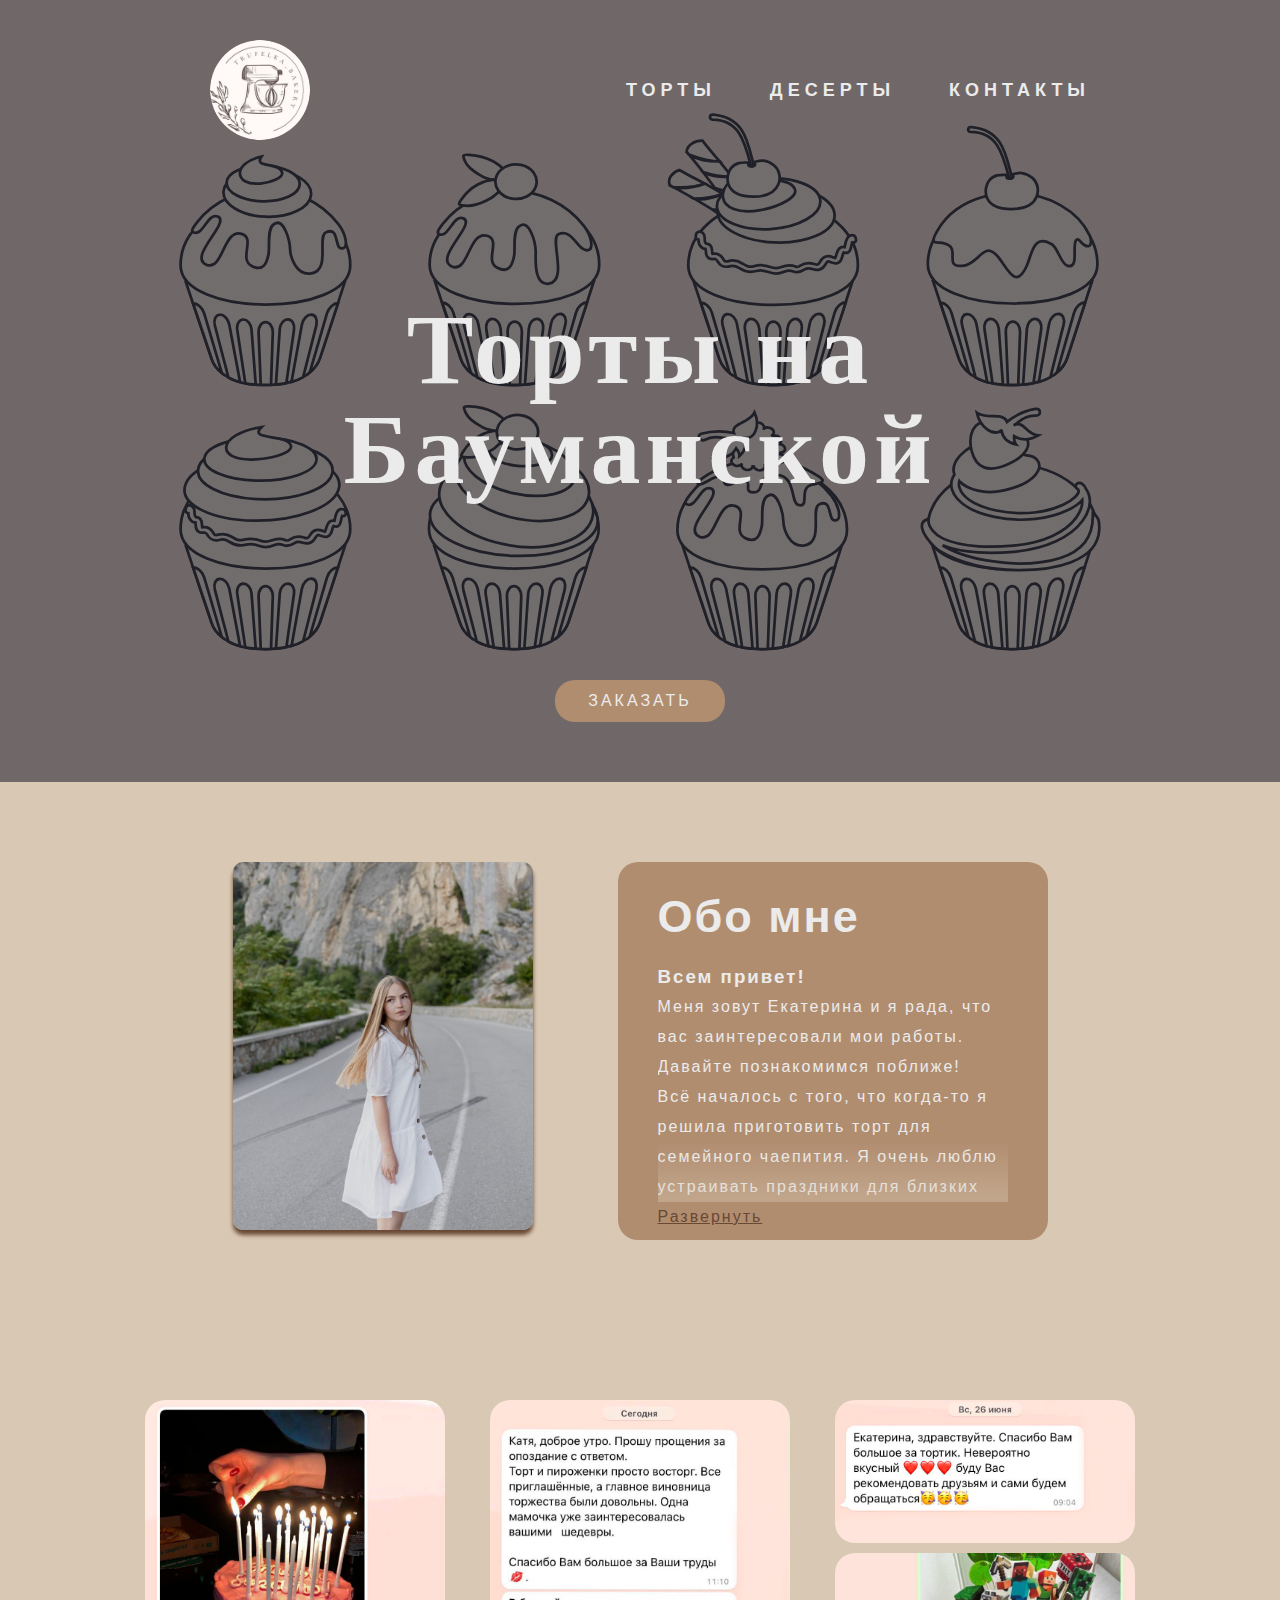
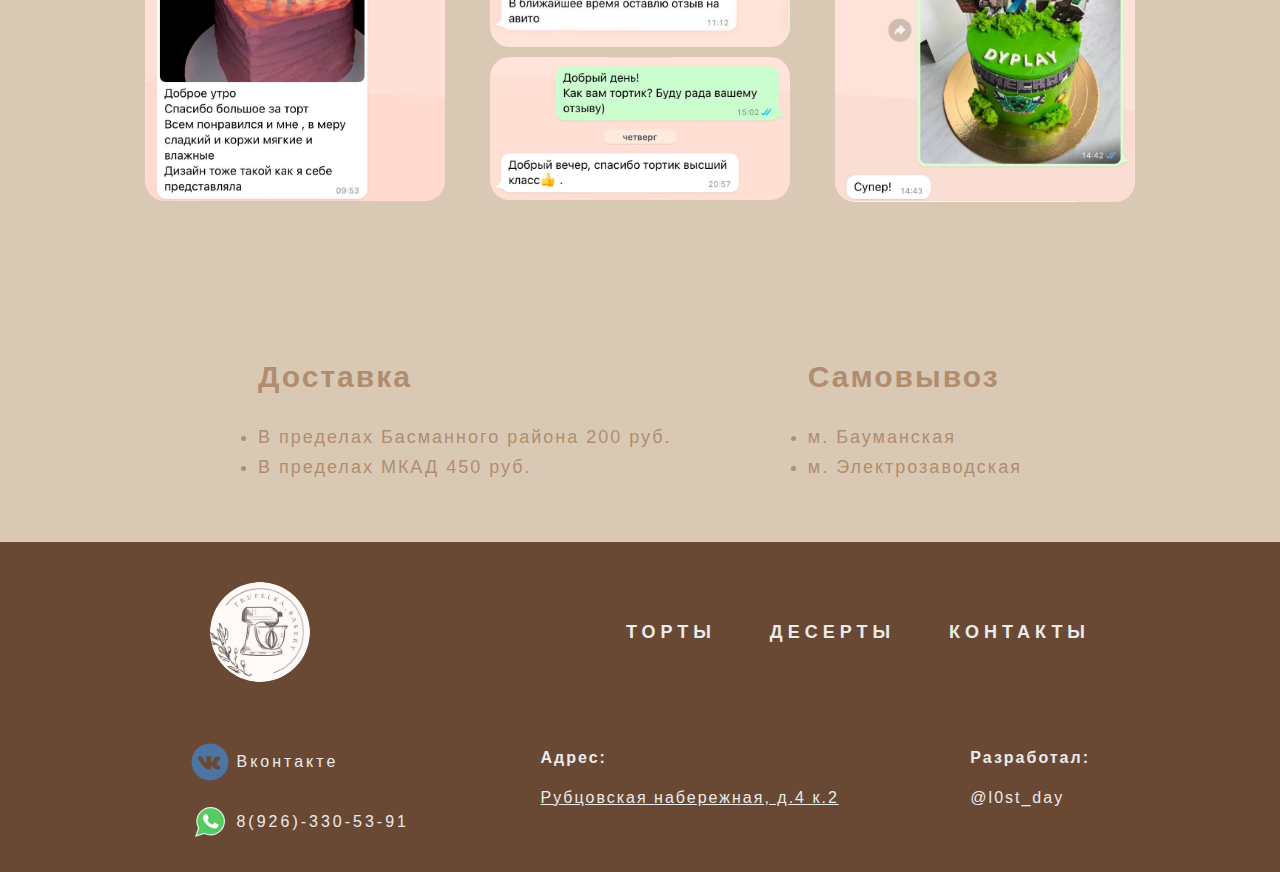
==== index.html @ c1cf59cc "Add files via upload" ====
<!DOCTYPE html>
<html lang="ru">
  <head>
    <meta charset="UTF-8" />
    <meta name="viewport" content="width=device-width, initial-scale=1.0" />
    <meta name="keywords" content="торты на бауманской, торты, заказать торт" />
    <meta name="description" content="Десерты для всей семьи" />
    <meta property="og:image" content="#" />
    <title>Торты на Бауманской</title>
    <link rel="stylesheet" href="style.css" />
    <link rel="icon" sizes="16x16" href="logo_top.png" />
  </head>
  <body>
    <header>
      <a id="top"></a>
      <div class="page-header container">
        <div class="header-top">
          <div class="logo">
            <a href="index.html"><img src="logo.png" alt="Логотип" /></a>
          </div>
          <div class="main-nav clearfix">
            <ul class="menu">
              <li><a href="cake.html">Торты</a></li>
              <li><a href="desserts.html">Десерты</a></li>
              <li><a href="#contact">Контакты</a></li>
            </ul>
          </div>
        </div>
        <div class="promo">
          <h1>Торты на Бауманской</h1>
        </div>
        <div class="buy">
          <a
            href="https://api.whatsapp.com/send/?phone=79263305391&text&type=phone_number&app_absent=0"
            target="_blank"
            >заказать</a
          >
        </div>
      </div>
    </header>
    <main>
      <div class="my_inf">
        <div class="container">
          <div class="my_photo">
            <img src="IMG_5539.jpg" alt="Моя фотография" />
          </div>
          <div class="my_text">
            <div class="heading">
              <h2>Обо мне</h2>
            </div>
            <input type="checkbox" class="read-more" id="read-more" />
            <div class="description">
              <h3>Всем привет!</h3>
              <p>
                Меня зовут Екатерина и я рада, что вас заинтересовали мои
                работы. Давайте познакомимся поближе!
              </p>
              <p>
                Всё началось с того, что когда-то я решила приготовить торт для
                семейного чаепития. Я очень люблю устраивать праздники для
                близких людей, поэтому и с тортом я решила постараться и
                выложиться на все 100%. Сама от себя такого не ожидая, я
                справилась с этой задачей. Да так справилась, что все, кто
                попробовал мой торт, были в восторге.
              </p>
              <p>
                Время шло, праздничных тортов за моими плечами становилось всё
                больше и больше. Родные стали замечать, какое удовольствие я
                получаю, создавая свой очередной кондитерский шедевр. Именно они
                решили поддержать меня в моих начинаниях, поверили в мои
                способности и всячески способствовали моему развитию в этой
                сфере.
              </p>
              <p>
                Поэтому теперь я готова радовать и вас своими тортами и широким
                ассортиментом десертов. На моей страничке вы сможете
                ознакомиться с начинками, ценами и специальными предложениями!
              </p>
              <p>Ваша Trufelka</p>
              <div class="bottom"></div>
            </div>
            <label for="read-more" class="read-more-button"></label>
          </div>
        </div>
      </div>
      <div class="feedback">
        <div class="container">
          <div class="card">
            <img src="photo_2022-11-05 13.07.56.jpeg" alt="Отзыв 1" />
          </div>
          <div class="card">
            <img src="photo_2022-11-05 12.38.01.jpeg" alt="Отзыв 2" />
            <img src="photo_2022-11-05 12.37.51.jpeg" alt="" />
          </div>
          <div class="card">
            <img src="photo_2022-11-05 12.37.26.jpeg" alt="Отзыв 3" />
            <img src="photo_2022-11-05 13.11.14.jpeg" alt="" />
          </div>
        </div>
      </div>
      <div class="delivery">
        <div class="container">
          <div class="del-left">
            <h3>Доставка</h3>
            <ul>
              <li>В пределах Басманного района 200 руб.</li>
              <li>В пределах МКАД 450 руб.</li>
            </ul>
          </div>
          <div class="del-right">
            <h3>Самовывоз</h3>
            <ul>
              <li>м. Бауманская</li>
              <li>м. Электрозаводская</li>
            </ul>
          </div>
        </div>
      </div>
    </main>
    <footer>
      <a id="contact"></a>
      <div class="page-footer container">
        <div class="footer-top">
          <div class="logo">
            <a href="index.html"><img src="logo.png" alt="Логотип" /></a>
          </div>
          <div class="main-nav">
            <ul class="menu">
              <li><a href="cake.html">Торты</a></li>
              <li><a href="desserts.html">Десерты</a></li>
              <li><a href="#contact">Контакты</a></li>
            </ul>
          </div>
        </div>
        <div class="footer-bottom">
          <div class="contact">
            <div class="vk">
              <img src="vk_icon.svg" alt="ВК:" />
              <a href="https://vk.com/trufelka_bakery" target="_blank"
                >Вконтакте</a
              >
            </div>
            <div class="wats_up">
              <img src="whatsapp_icon.svg" alt="WatsApp:" />
              <a href="tel:+79263305391">8(926)-330-53-91</a>
            </div>
          </div>
          <div class="adres">
            <b>Адрес:</b>
            <a
              href="https://yandex.ru/maps/213/moscow/house/rubtsovskaya_naberezhnaya_4k2/Z04YcA5oQUcCQFtvfXt2dHhkbQ==/?ll=37.698825%2C55.775479&z=16.83"
              target="_blank"
              ><p>Рубцовская набережная, д.4 к.2</p></a
            >
          </div>
          <div class="developer">
            <b>Разработал:</b>
            <a href="https://t.me/l0st_day" target="_blank"><p>@l0st_day</p></a>
          </div>
        </div>
      </div>
    </footer>
  </body>
</html>
---- style.css ----
* {
  margin: 0;
  padding: 0;
}
@font-face {
  font-family: 'Montserrat-Medium';
  src: url(Montserrat/Montserrat-Medium.ttf);
}
@font-face {
  font-family: 'Montserrat-Light';
  src: url(Montserrat/Montserrat-Light.ttf);
}
@font-face {
  font-family: 'Montserrat-extraLight';
  src: url(Montserrat/Montserrat-ExtraLight.ttf);
}
body {
  margin: 0;
  padding: 0;
  font-size: 16px;
  line-height: 30px;
  font-family: 'Montserrat-Medium', 'Franklin Gothic Medium', 'Arial Narrow',
    Arial, sans-serif;
  color: #ebebeb;
  background-color: #d9c9b4;
  letter-spacing: 5px;
}
.container {
  max-width: 900px;
  margin: 0 auto;
}
.clearfix::after {
  content: '';
  display: block;
  clear: both;
}
/* Шапка */
header {
  background: linear-gradient(rgba(0, 0, 0, 0.55), rgba(0, 0, 0, 0.55)),
    url('cupcake icon.svg') center;
  background-size: cover;
}
.page-header,
.page-footer {
  padding-top: 40px;
  padding-bottom: 60px;
}
.header-top {
  margin-bottom: 150px;
}
.logo {
  display: inline-block;
  width: 100px;
  height: 100px;
  margin-left: 20px;
}
.logo img {
  width: 100px;
  height: 100px;
  border-radius: 50%;
}
.main-nav {
  float: right;
  margin-top: 35px;
  list-style: none;
  font-size: 18px;
  font-weight: bold;
}
.menu {
  list-style: none;
}
.main-nav li {
  float: left;
  margin-right: 54px;
}
.main-nav li:last-child {
  margin-right: 0;
}
.main-nav a {
  display: block;
  color: #ebebeb;
  text-decoration: none;
  text-transform: uppercase;
}
.main-nav a:hover {
  color: #b18d70;
  border-bottom: 1px solid #694834;
}
.main-nav a:active {
  color: #694834;
  border-bottom: 1px solid #2e1d1e;
}
.promo {
  font-family: 'Montserrat-extraLight';
  font-size: 50px;
  font-weight: bold;
  line-height: 100px;
  text-align: center;
  margin-bottom: 180px;
}
.buy {
  width: 150px;
  margin: 0 auto;
  text-align: center;
  border-radius: 20px;
  padding: 6px 10px;
  background-color: #b18d70;
  letter-spacing: 3px;
}
.buy:hover {
  background-color: #694834;
}
.buy:active {
  background-color: #2e1d1e;
}
.buy a {
  color: #ebebeb;
  text-decoration: none;
  text-transform: uppercase;
}
.buy a:hover {
  color: #e1dad4;
}
.buy a:active {
  color: #d9c9b4;
}

/*Блок обо мне*/
.my_inf {
  padding-top: 80px;
  padding-bottom: 80px;
}
.my_inf .container {
  display: flex;
  justify-content: space-around;
  flex-wrap: wrap;
}
.my_photo {
  width: 300px;
}
.my_photo img {
  width: 300px;
  border-radius: 10px;
  box-shadow: 0 5px 4px #694834;
}
.my_text {
  background-color: #b18d70;
  padding: 40px 40px;
  border-radius: 20px;
  letter-spacing: 2px;
  padding-bottom: 0;
}
.heading {
  font-size: 30px;
  margin-bottom: 30px;
}
.description {
  width: 350px;
  word-wrap: break-word;
  max-height: 240px;
  overflow: hidden;
  position: relative;
}
.description .bottom {
  position: absolute;
  bottom: 0;
  background: linear-gradient(to bottom, rgb(255 217 29 / 0%), #d9c9b4 90%);
  width: 100%;
  height: 60px;
  opacity: 0.4;
  transition: 0.3s;
}
.read-more {
  opacity: 0;
  position: absolute;
}
.read-more:checked ~ .description {
  max-height: none;
}
.read-more:checked ~ .description .bottom {
  opacity: 0;
  transition: 0.3s;
}
.read-more ~ .read-more-button::before {
  content: 'Развернуть';
}
.read-more:checked ~ .read-more-button::before {
  content: 'Свернуть';
}
.read-more-button {
  cursor: pointer;
  display: inline-block;
  color: #694834;
  text-decoration: underline;
}
/*Отзывы*/
.feedback {
  background-color: #d9c9b4;
  padding: 80px 20px;
  padding-bottom: 60px;
}
.feedback .container {
  max-width: 1035px;
  display: flex;
  justify-content: space-around;
  flex-wrap: wrap;
}
.card {
  margin-bottom: 30px;
  text-align: center;
  width: 300px;
}
.card:last-child {
  margin-right: 0;
}
.card img {
  width: 300px;
  border-radius: 20px;
}
/* Доставка */
.delivery {
  padding: 60px 20px;
  color: #b18d70;
  letter-spacing: 2px;
  font-size: 18px;
}
.delivery .container {
  display: flex;
  justify-content: space-around;
}
.delivery h3 {
  font-size: 30px;
  margin-bottom: 30px;
}

/*Подвал сайта*/
footer {
  background-color: #694834;
}
.page-footer {
  padding-bottom: 30px;
}
.footer-top {
  margin-bottom: 50px;
}
.footer-bottom {
  display: flex;
  justify-content: space-between;
  letter-spacing: 2px;
}
.contact img {
  width: 40px;
  height: 40px;
  vertical-align: middle;
}
.vk {
  margin-bottom: 20px;
}
.vk a,
.wats_up a {
  text-decoration: none;
  color: #ebebeb;
  vertical-align: middle;
  letter-spacing: 3px;
}
.adres b {
  vertical-align: middle;
}
.adres a {
  text-decoration: none;
  text-decoration: underline;
  color: #ebebeb;
}
.adres a p {
  padding-bottom: 5px;
  padding-top: 10px;
  max-width: 300px;
}
.developer b {
  vertical-align: middle;
}
.developer a {
  text-decoration: none;
  color: #ebebeb;
}
.developer p {
  padding-top: 10px;
}

@media screen and (max-width: 480px) {
  .container {
    width: 100%;
  }
  .logo {
    width: 90px;
    height: 90px;
  }
  .logo img {
    width: 90px;
    height: 90px;
  }
  .main-nav {
    font-size: 16px;
    text-align: right;
    margin-top: -5px;
  }
  .main-nav li {
    float: none;
    margin-right: 20px;
    margin-bottom: 3px;
  }
  .main-nav li:last-child {
    margin-right: 20px;
  }
  .promo {
    font-family: 'Montserrat-extraLight';
    font-size: 25px;
    line-height: 50px;
    word-wrap: break-word;
    margin-bottom: 160px;
  }
  .my_inf {
    display: block;
    text-align: center;
  }

  .my_photo {
    width: auto;
    margin-bottom: 40px;
  }
  .my_text {
    background-color: #d9c9b4;
    padding: 0;
    height: auto;
    color: #b18d70;
  }
  .heading {
    font-size: 30px;
    margin-bottom: 50px;
  }
  .description {
    width: auto;
    text-align: center;
    margin-right: 0;
    padding: 0 20px;
  }

  .delivery .container {
    display: block;
    padding: 0 20px;
  }
  .delivery h3 {
    font-size: 30px;
    padding-left: 20px;
  }
  .del-left {
    margin-bottom: 30px;
  }
  .footer-bottom {
    display: block;
  }
  .contact,
  .adres,
  .developer {
    padding-left: 20px;
  }
  .adres {
    margin-bottom: 0;
  }
  .adres b {
    margin-bottom: -15px;
  }
  .developer b {
    margin-bottom: -15px;
  }
  .vk,
  .wats_up {
    margin-bottom: 10px;
  }
}
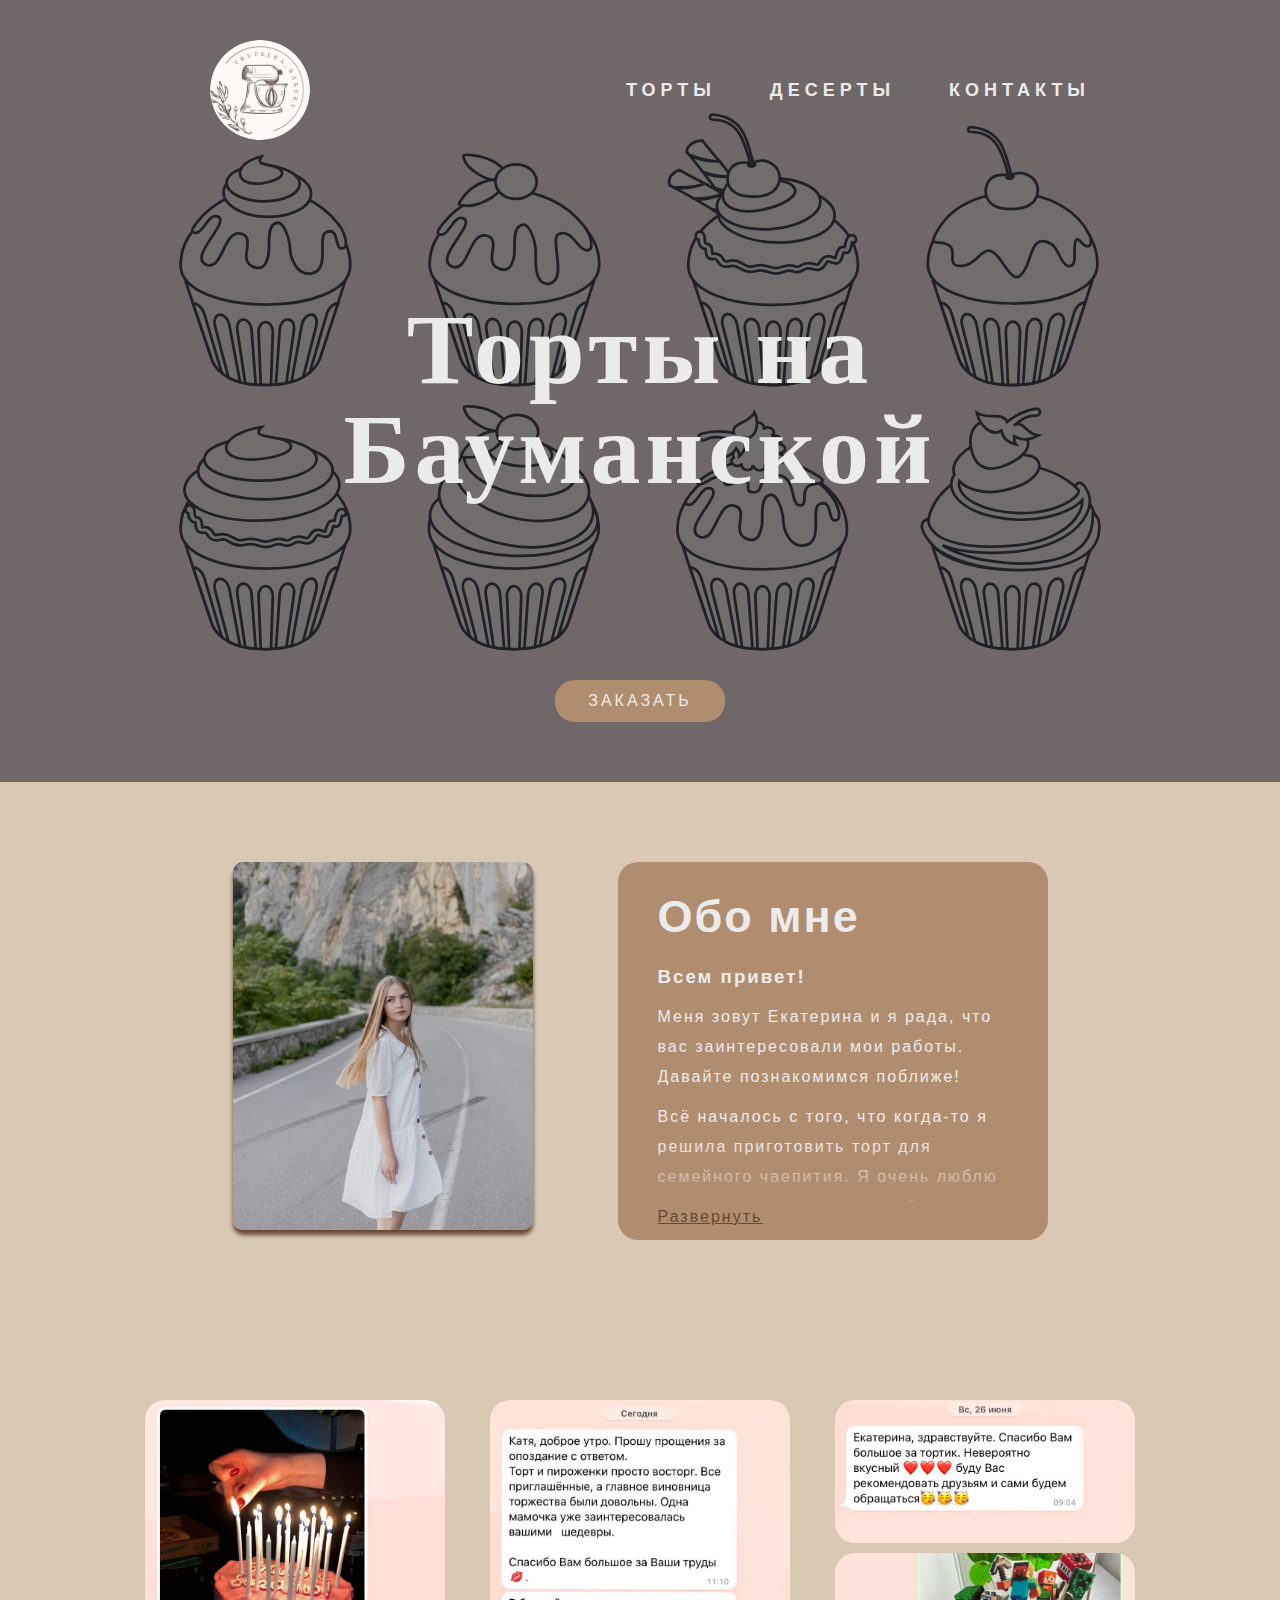
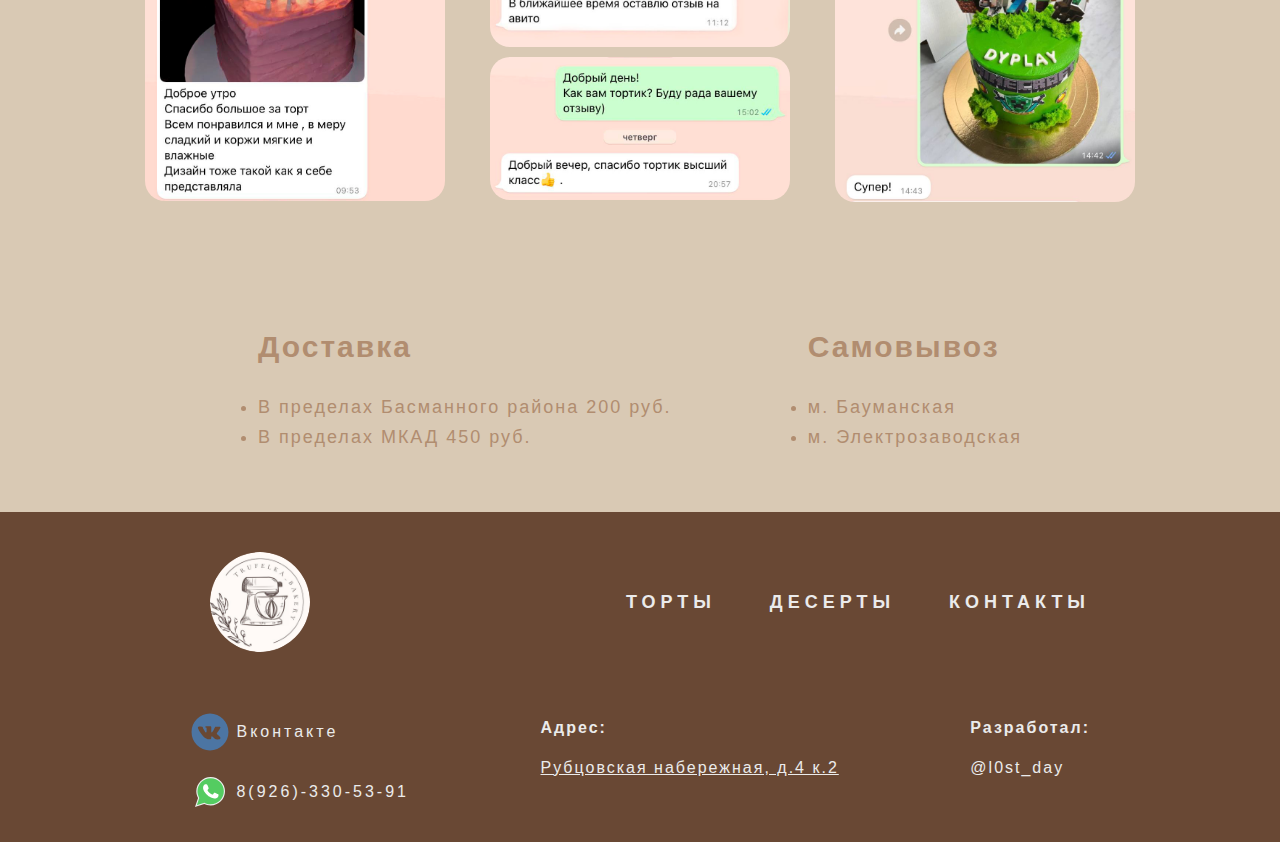
==== commit 44739dee: "Add files via upload" ====
--- a/index.html
+++ b/index.html
@@ -90,11 +90,11 @@
           </div>
           <div class="card">
             <img src="photo_2022-11-05 12.38.01.jpeg" alt="Отзыв 2" />
-            <img src="photo_2022-11-05 12.37.51.jpeg" alt="" />
+            <img src="photo_2022-11-05 12.37.51.jpeg" alt="Отзыв 3" />
           </div>
           <div class="card">
-            <img src="photo_2022-11-05 12.37.26.jpeg" alt="Отзыв 3" />
-            <img src="photo_2022-11-05 13.11.14.jpeg" alt="" />
+            <img src="photo_2022-11-05 12.37.26.jpeg" alt="Отзыв 4" />
+            <img src="photo_2022-11-05 13.11.14.jpeg" alt="Отзыв 5" />
           </div>
         </div>
       </div>
--- a/style.css
+++ b/style.css
@@ -161,13 +161,18 @@
   overflow: hidden;
   position: relative;
 }
+.description h3,
+.description p {
+  margin-bottom: 10px;
+}
+
 .description .bottom {
   position: absolute;
   bottom: 0;
-  background: linear-gradient(to bottom, rgb(255 217 29 / 0%), #d9c9b4 90%);
+  background: linear-gradient(to bottom, rgb(255 217 29 / 0%), #b18d70 90%);
   width: 100%;
   height: 60px;
-  opacity: 0.4;
+  opacity: 0.8;
   transition: 0.3s;
 }
 .read-more {
@@ -206,7 +211,6 @@
   flex-wrap: wrap;
 }
 .card {
-  margin-bottom: 30px;
   text-align: center;
   width: 300px;
 }
@@ -322,8 +326,11 @@
   .my_inf {
     display: block;
     text-align: center;
-  }
-
+    padding-bottom: 0;
+  }
+  .description .bottom {
+    background: linear-gradient(to bottom, rgb(255 217 29 / 0%), #d9c9b4 90%);
+  }
   .my_photo {
     width: auto;
     margin-bottom: 40px;
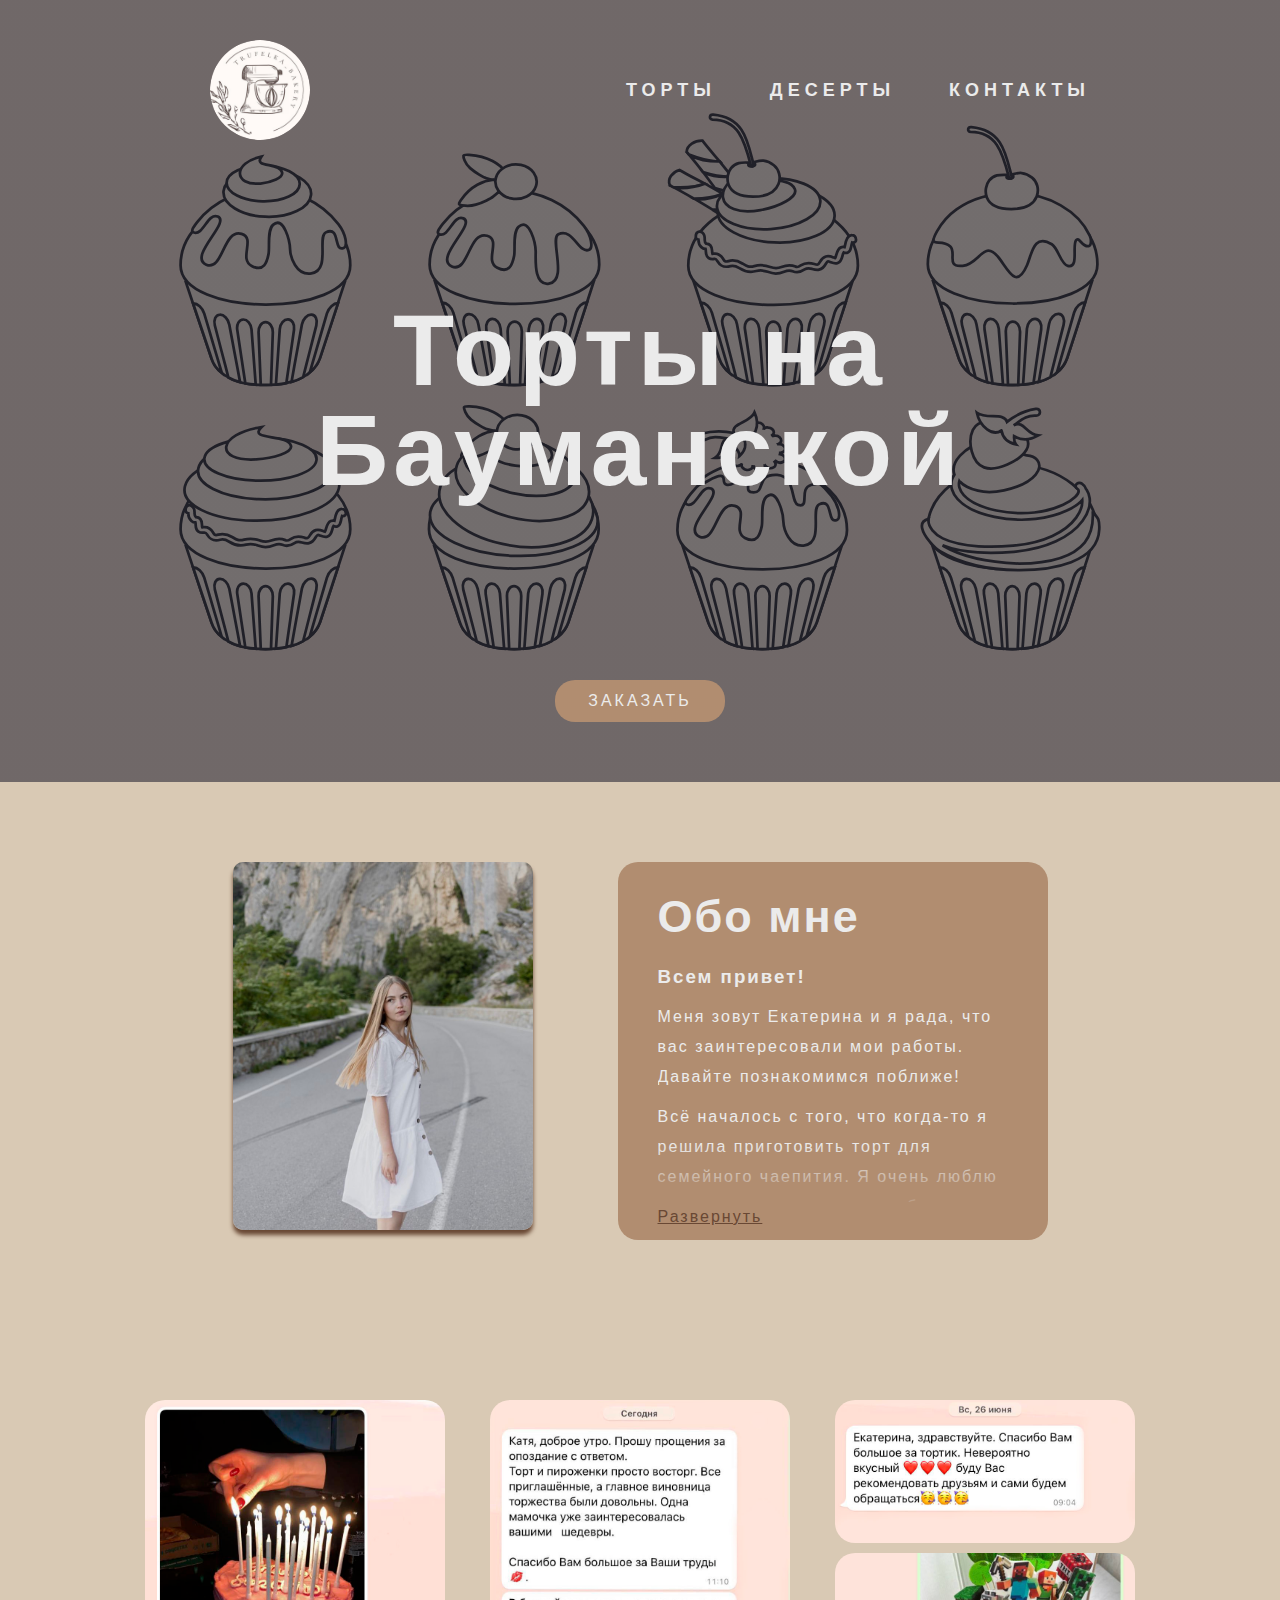
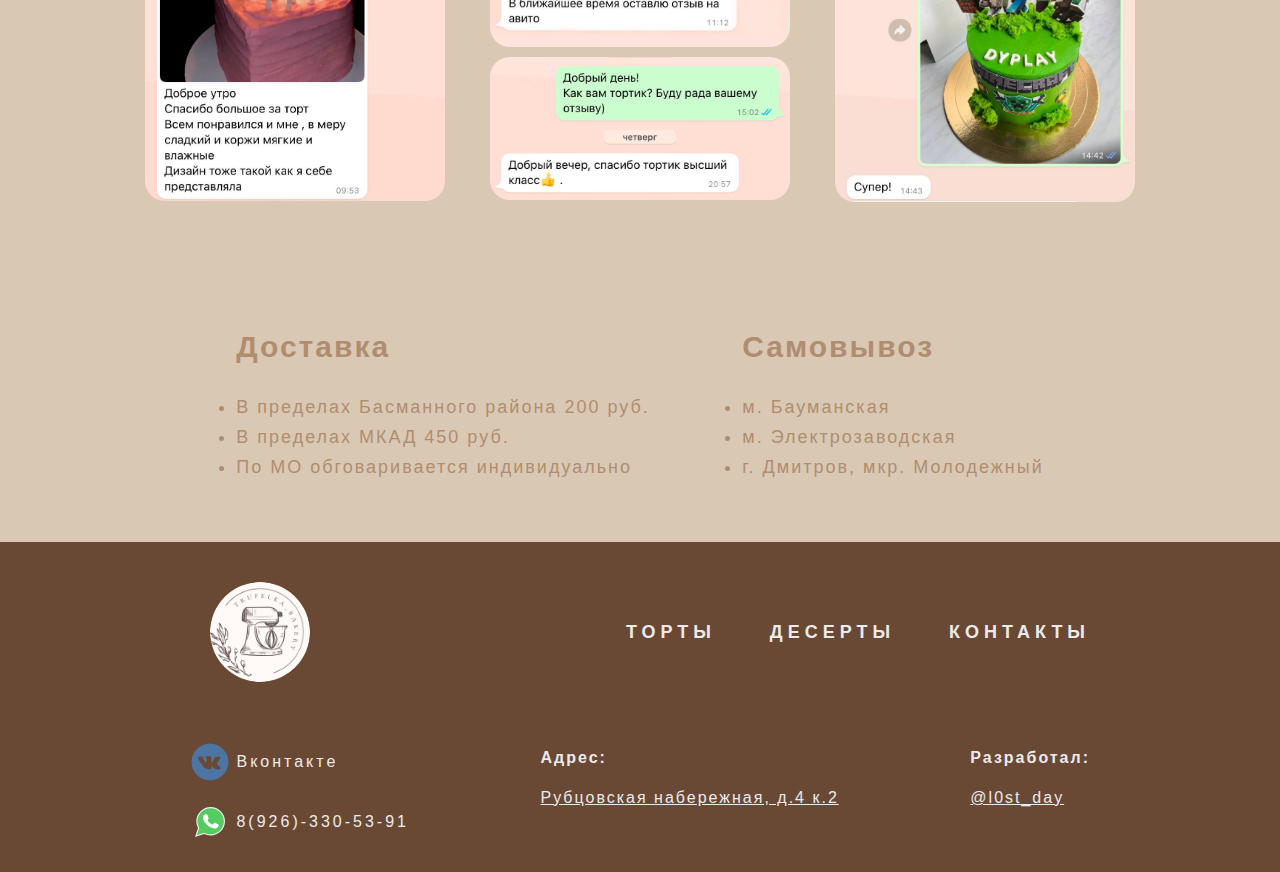
==== commit 672ecb1f: "Add files via upload" ====
--- a/index.html
+++ b/index.html
@@ -3,9 +3,12 @@
   <head>
     <meta charset="UTF-8" />
     <meta name="viewport" content="width=device-width, initial-scale=1.0" />
-    <meta name="keywords" content="торты на бауманской, торты, заказать торт" />
-    <meta name="description" content="Десерты для всей семьи" />
-    <meta property="og:image" content="#" />
+    <meta
+      name="keywords"
+      content="торты на бауманской, торты дмитров , заказать торт"
+    />
+    <meta name="description" content="Торты на заказ" />
+    <meta property="og:image" content="omg_for_src.jpg" />
     <title>Торты на Бауманской</title>
     <link rel="stylesheet" href="style.css" />
     <link rel="icon" sizes="16x16" href="logo_top.png" />
@@ -105,6 +108,7 @@
             <ul>
               <li>В пределах Басманного района 200 руб.</li>
               <li>В пределах МКАД 450 руб.</li>
+              <li>По МО обговаривается индивидуально</li>
             </ul>
           </div>
           <div class="del-right">
@@ -112,6 +116,7 @@
             <ul>
               <li>м. Бауманская</li>
               <li>м. Электрозаводская</li>
+              <li>г. Дмитров, мкр. Молодежный</li>
             </ul>
           </div>
         </div>
--- a/style.css
+++ b/style.css
@@ -2,25 +2,25 @@
   margin: 0;
   padding: 0;
 }
+
 @font-face {
   font-family: 'Montserrat-Medium';
-  src: url(Montserrat/Montserrat-Medium.ttf);
+  src: url('Montserrat/Montserrat-Medium.ttf');
 }
 @font-face {
   font-family: 'Montserrat-Light';
-  src: url(Montserrat/Montserrat-Light.ttf);
+  src: url('Montserrat/Montserrat-Light.ttf');
 }
 @font-face {
   font-family: 'Montserrat-extraLight';
-  src: url(Montserrat/Montserrat-ExtraLight.ttf);
+  src: url('Montserrat/Montserrat-ExtraLight.ttf');
 }
 body {
   margin: 0;
   padding: 0;
   font-size: 16px;
   line-height: 30px;
-  font-family: 'Montserrat-Medium', 'Franklin Gothic Medium', 'Arial Narrow',
-    Arial, sans-serif;
+  font-family: 'Montserrat-Medium', 'Franklin Gothic Medium', 'Arial Narrow', sans-serif;
   color: #ebebeb;
   background-color: #d9c9b4;
   letter-spacing: 5px;
@@ -91,9 +91,9 @@
   border-bottom: 1px solid #2e1d1e;
 }
 .promo {
-  font-family: 'Montserrat-extraLight';
+  font-family: 'Montserrat-extraLight', 'Franklin Gothic Medium', 'Arial Narrow',
+    Arial, sans-serif;
   font-size: 50px;
-  font-weight: bold;
   line-height: 100px;
   text-align: center;
   margin-bottom: 180px;
@@ -284,7 +284,7 @@
   vertical-align: middle;
 }
 .developer a {
-  text-decoration: none;
+  
   color: #ebebeb;
 }
 .developer p {
@@ -293,7 +293,7 @@
 
 @media screen and (max-width: 480px) {
   .container {
-    width: 100%;
+    max-width: 100%;
   }
   .logo {
     width: 90px;
@@ -317,11 +317,10 @@
     margin-right: 20px;
   }
   .promo {
-    font-family: 'Montserrat-extraLight';
     font-size: 25px;
     line-height: 50px;
-    word-wrap: break-word;
     margin-bottom: 160px;
+    font-weight: light;
   }
   .my_inf {
     display: block;
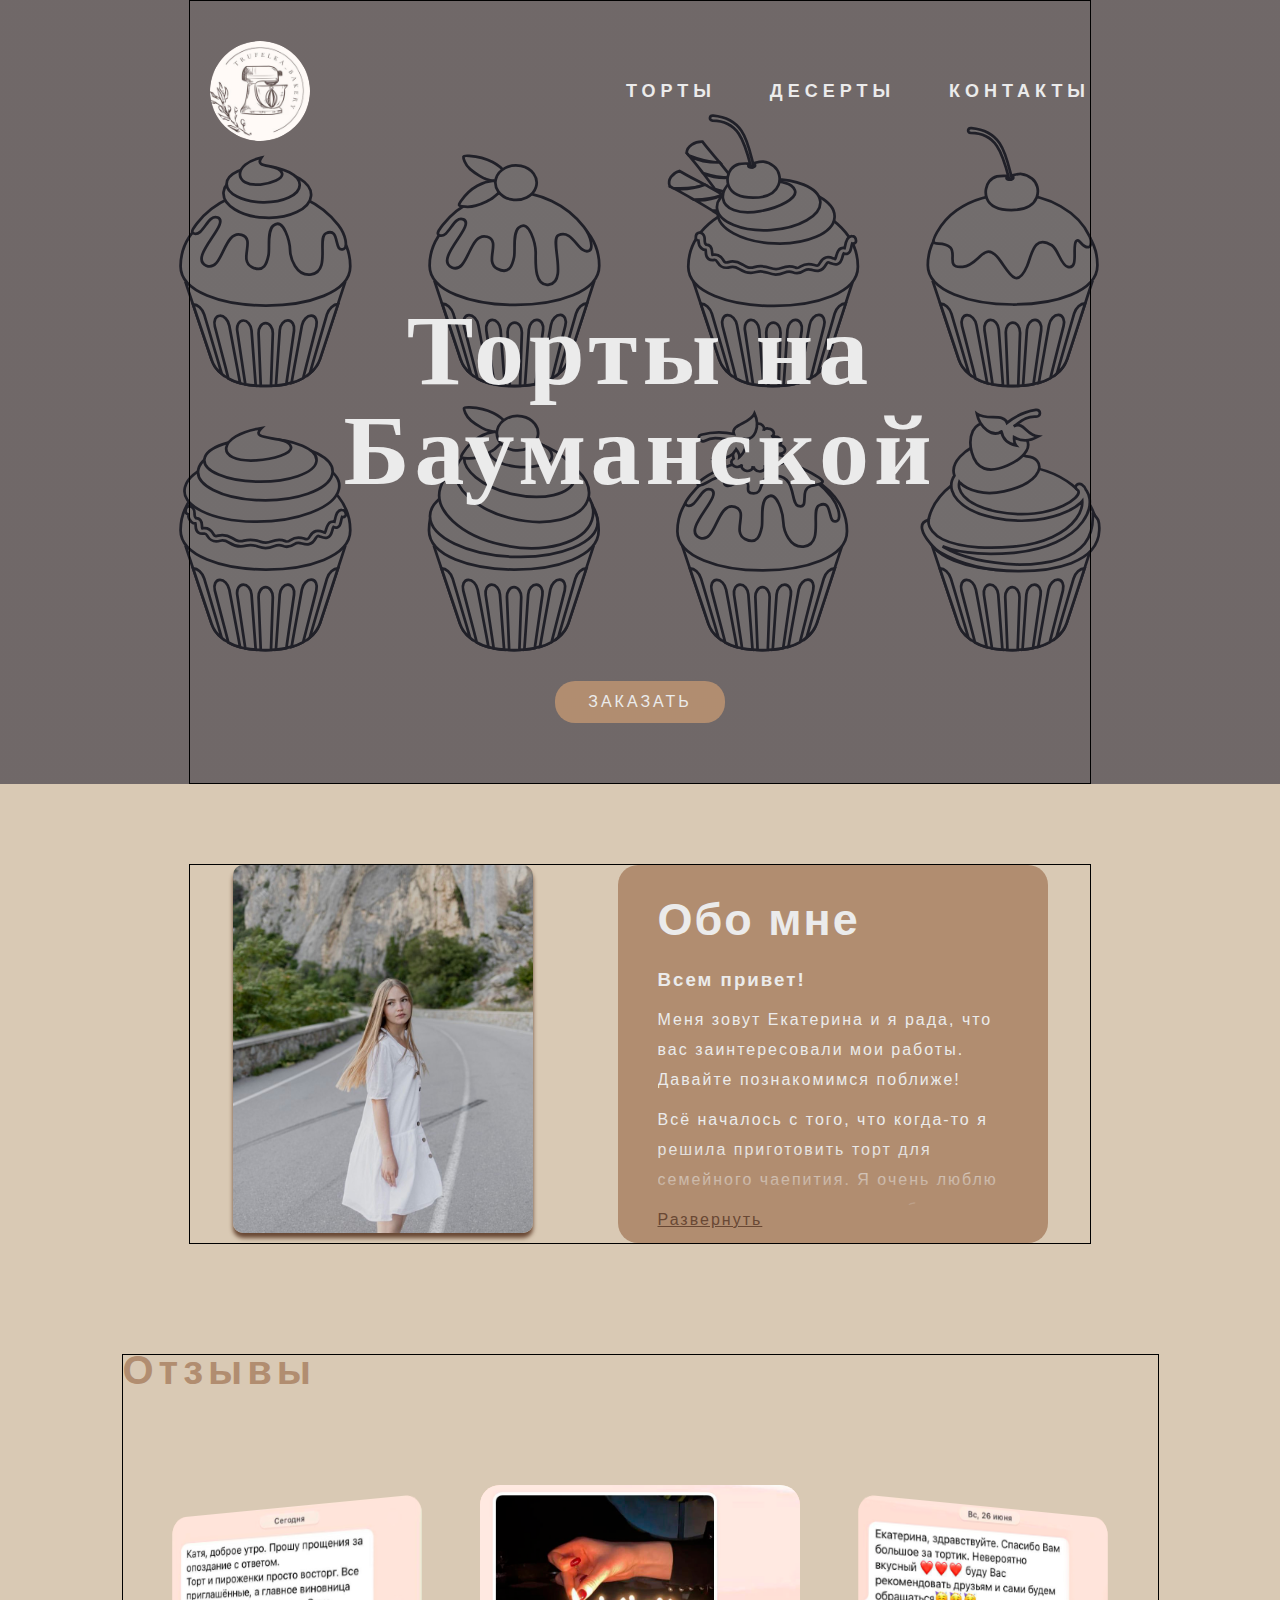
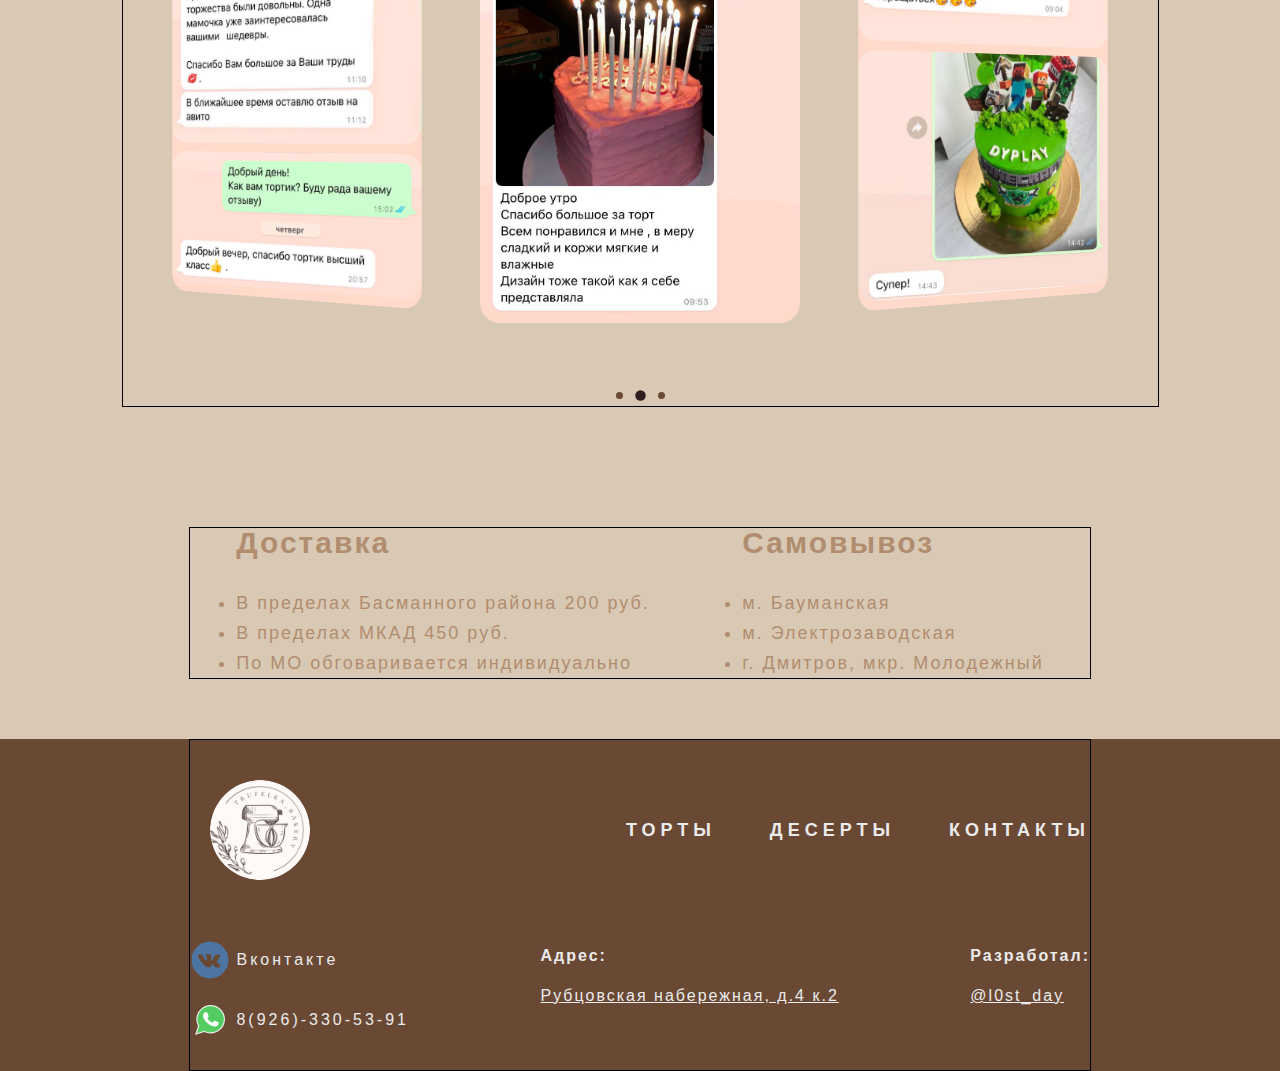
==== commit c867b5ce: "Add files via upload" ====
--- a/index.html
+++ b/index.html
@@ -9,6 +9,7 @@
     />
     <meta name="description" content="Торты на заказ" />
     <meta property="og:image" content="omg_for_src.jpg" />
+    <meta property="og:description" content='Не знаете что попробовать новенького? Тогда наши десерты то, что вас порадует и удивит. Ваш индвидуальный дизайн и наше многообразие начинок порадует любого гостя на празднике. А сочетание десертов в одном стиле отправит вас в путешествие будь то глубины моря или компьютерные игры.'>
     <title>Торты на Бауманской</title>
     <link rel="stylesheet" href="style.css" />
     <link rel="icon" sizes="16x16" href="logo_top.png" />
@@ -88,16 +89,32 @@
       </div>
       <div class="feedback">
         <div class="container">
-          <div class="card">
-            <img src="photo_2022-11-05 13.07.56.jpeg" alt="Отзыв 1" />
+          <div class="headingFeed clearfix"
+          >
+            <h2>Отзывы</h2>
           </div>
-          <div class="card">
-            <img src="photo_2022-11-05 12.38.01.jpeg" alt="Отзыв 2" />
-            <img src="photo_2022-11-05 12.37.51.jpeg" alt="Отзыв 3" />
-          </div>
-          <div class="card">
-            <img src="photo_2022-11-05 12.37.26.jpeg" alt="Отзыв 4" />
-            <img src="photo_2022-11-05 13.11.14.jpeg" alt="Отзыв 5" />
+          <div class="slider">
+            <input type="radio" name="radfeed" id="t-1">
+            <input type="radio" name="radfeed" id="t-2" checked>
+            <input type="radio" name="radfeed" id="t-3">
+            <div class="cards">
+              <label class="card" for="t-1">
+                <img src="photo_2022-11-05 12.38.01.jpeg" alt="Отзыв 1">
+                <img src="photo_2022-11-05 12.37.51.jpeg" alt="Отзыв 2">
+              </label>
+              <label class="card" for="t-2">
+                <img src="photo_2022-11-05 13.07.56.jpeg" alt="Отзыв 3">
+              </label>
+              <label class="card" for="t-3">
+                <img src="photo_2022-11-05 12.37.26.jpeg" alt="Отзыв 4">
+                <img src="photo_2022-11-05 13.11.14.jpeg" alt="Отзыв 5">
+              </label>
+            </div>
+            <div class="dots">
+              <label for="t-1"></label>
+              <label for="t-2"></label>
+              <label for="t-3"></label>
+            </div>
           </div>
         </div>
       </div>
--- a/style.css
+++ b/style.css
@@ -5,7 +5,7 @@
 
 @font-face {
   font-family: 'Montserrat-Medium';
-  src: url('Montserrat/Montserrat-Medium.ttf');
+  src: url('Montserrat/Montserrat-Medium.ttf')
 }
 @font-face {
   font-family: 'Montserrat-Light';
@@ -28,6 +28,7 @@
 .container {
   max-width: 900px;
   margin: 0 auto;
+  border: 1px solid black;
 }
 .clearfix::after {
   content: '';
@@ -90,9 +91,8 @@
   color: #694834;
   border-bottom: 1px solid #2e1d1e;
 }
-.promo {
-  font-family: 'Montserrat-extraLight', 'Franklin Gothic Medium', 'Arial Narrow',
-    Arial, sans-serif;
+header .promo {
+  font-family: 'Montserrat-extraLight';
   font-size: 50px;
   line-height: 100px;
   text-align: center;
@@ -201,25 +201,93 @@
 /*Отзывы*/
 .feedback {
   background-color: #d9c9b4;
-  padding: 80px 20px;
+  padding: 30px 20px;
   padding-bottom: 60px;
 }
 .feedback .container {
   max-width: 1035px;
+}
+.headingFeed h2 {
+  font-size: 40px;
+  margin-bottom: 100px;
+  color: #b18d70;
+  float: left;
+}
+.slider input {
+  display: none;
+}
+.cards{
   display: flex;
-  justify-content: space-around;
+  justify-content: center;
+  align-items: center;
   flex-wrap: wrap;
-}
-.card {
+  position: relative;
+  perspective: 100px;
+  margin-bottom: 20px;
+  min-height: 480px;
+}
+.cards .card {
   text-align: center;
-  width: 300px;
-}
-.card:last-child {
-  margin-right: 0;
+  width: 320px;
+  cursor: pointer;
+  transition: transform 0.2s;
+  position: absolute;
+  top: 0;
+  background-color: #ffdaca;
+  border-radius: 20px;
 }
 .card img {
-  width: 300px;
+  width: 320px;
   border-radius: 20px;
+}
+.dots {
+  display: flex;
+  justify-content: center;
+  align-items: center;
+}
+.dots label {
+  height: 7px;
+  width: 7px;
+  border-radius: 50%;
+  cursor: pointer;
+  background-color: #694834;
+  margin: 7px;
+  transition-duration: 0.2s;
+}
+#t-1:checked ~ .dots label[for='t-1'],
+#t-2:checked ~ .dots label[for='t-2'],
+#t-3:checked ~ .dots label[for='t-3']{
+  transform: scale(1.5);
+  background-color: #2e1d1e;
+}
+#t-1:checked ~ .dots label[for='t-2'],
+#t-1:checked ~ .dots label[for='t-3'],
+#t-2:checked ~ .dots label[for='t-1'],
+#t-2:checked ~ .dots label[for='t-3'],
+#t-3:checked ~ .dots label[for='t-1'],
+#t-3:checked ~ .dots label[for='t-2']{
+  transform: scale(1);
+}
+#t-1:checked ~ .cards label[for='t-2'],
+#t-2:checked ~ .cards label[for='t-3'],
+#t-3:checked ~ .cards label[for='t-1']{
+  transform: translate(350px, 0)
+  scale(0.9)
+  rotateY(2deg);
+  z-index: 1;
+}
+#t-1:checked ~ .cards label[for='t-3'],
+#t-2:checked ~ .cards label[for='t-1'],
+#t-3:checked ~ .cards label[for='t-2']{
+  transform: translate(-350px, 0)
+  scale(0.9)
+  rotateY(-2deg);
+  z-index: 1;
+}
+#t-1:checked ~ .cards label[for='t-1'],
+#t-2:checked ~ .cards label[for='t-2'],
+#t-3:checked ~ .cards label[for='t-3']{
+  z-index: 3;
 }
 /* Доставка */
 .delivery {
@@ -316,7 +384,7 @@
   .main-nav li:last-child {
     margin-right: 20px;
   }
-  .promo {
+  header .promo {
     font-size: 25px;
     line-height: 50px;
     margin-bottom: 160px;
